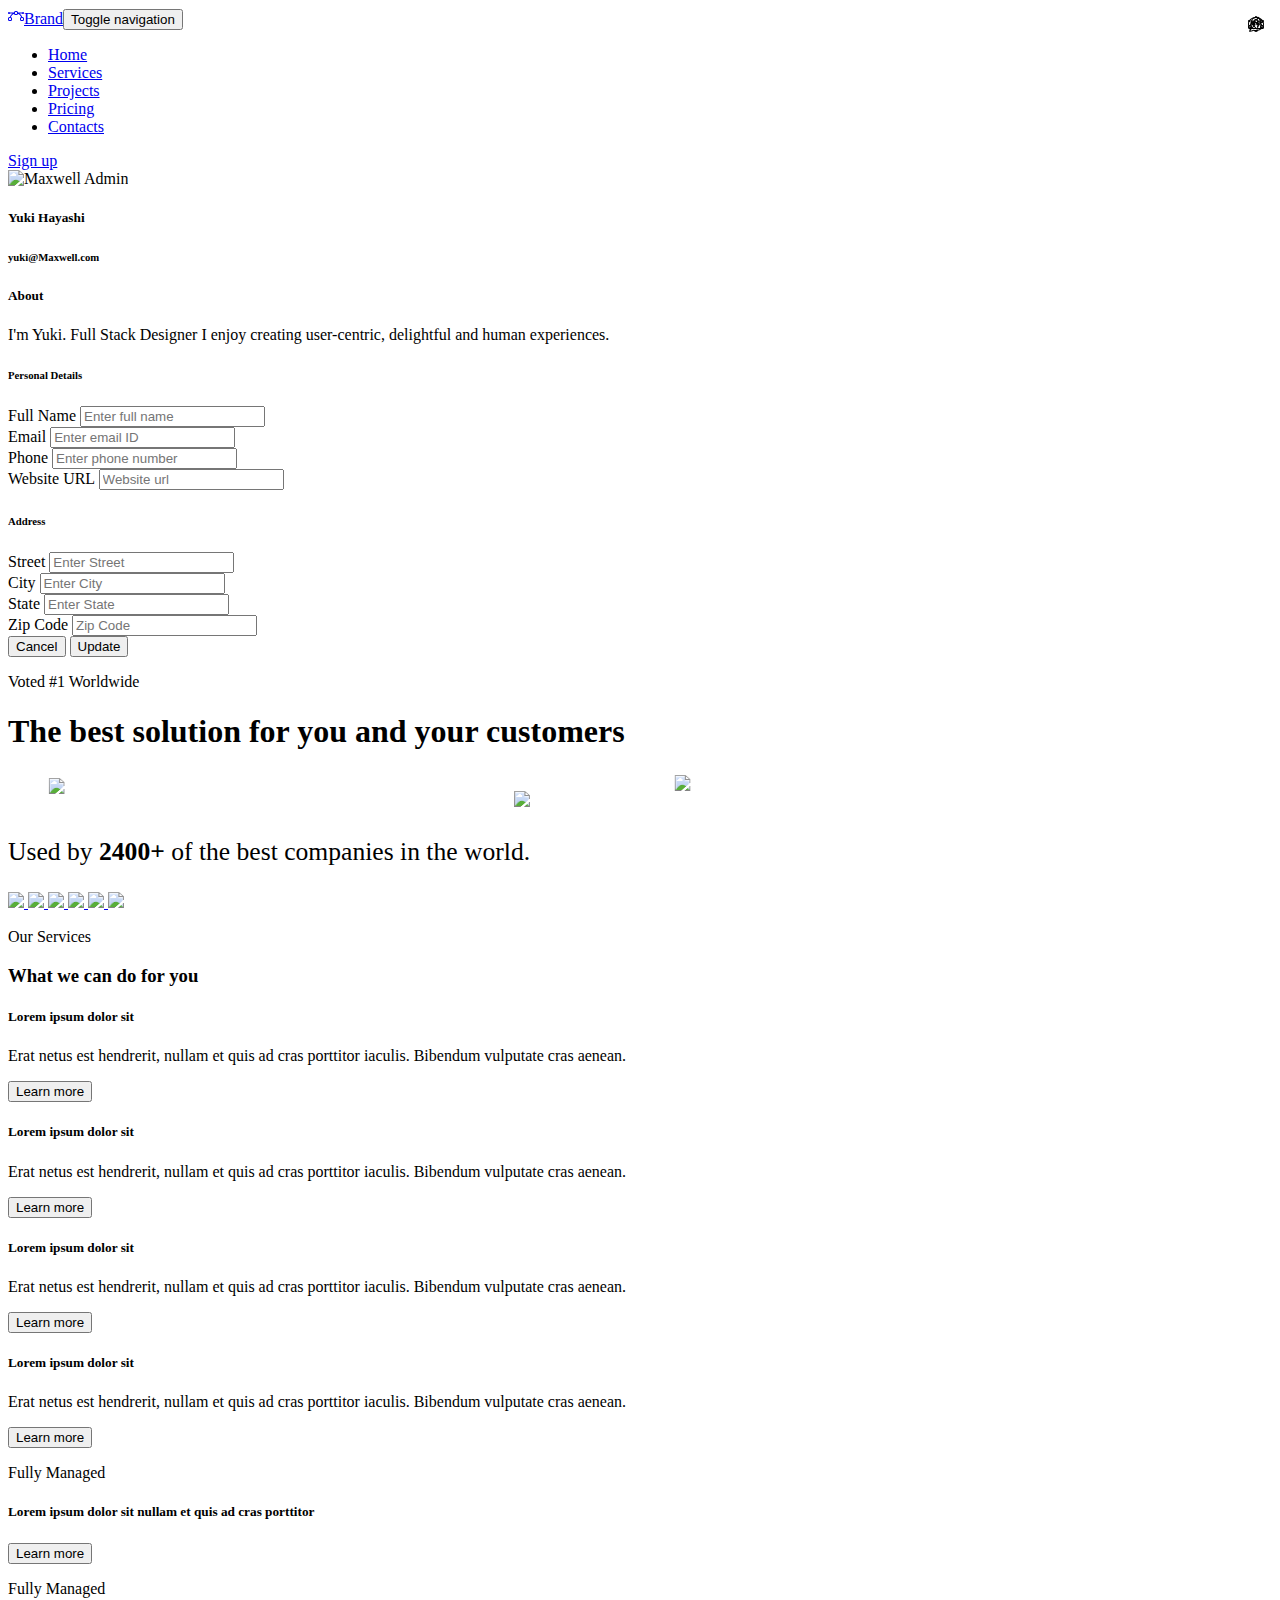
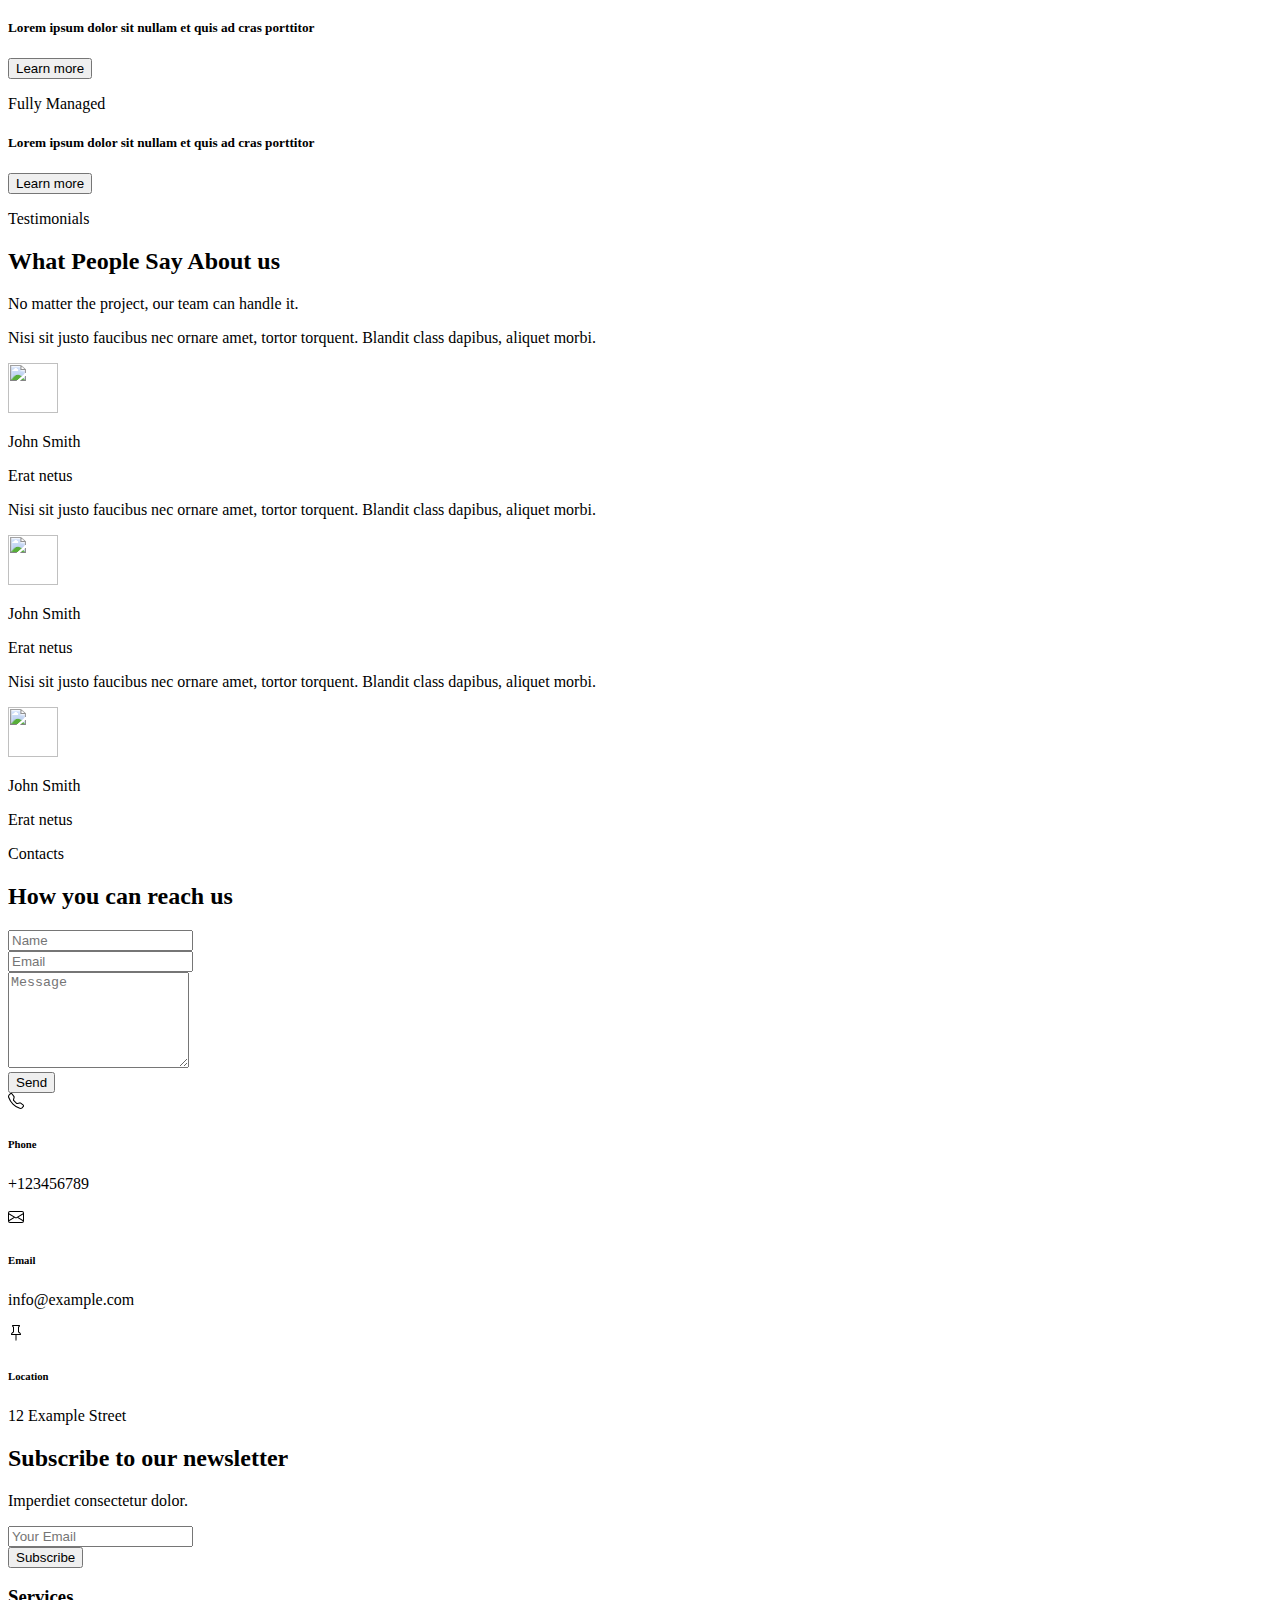
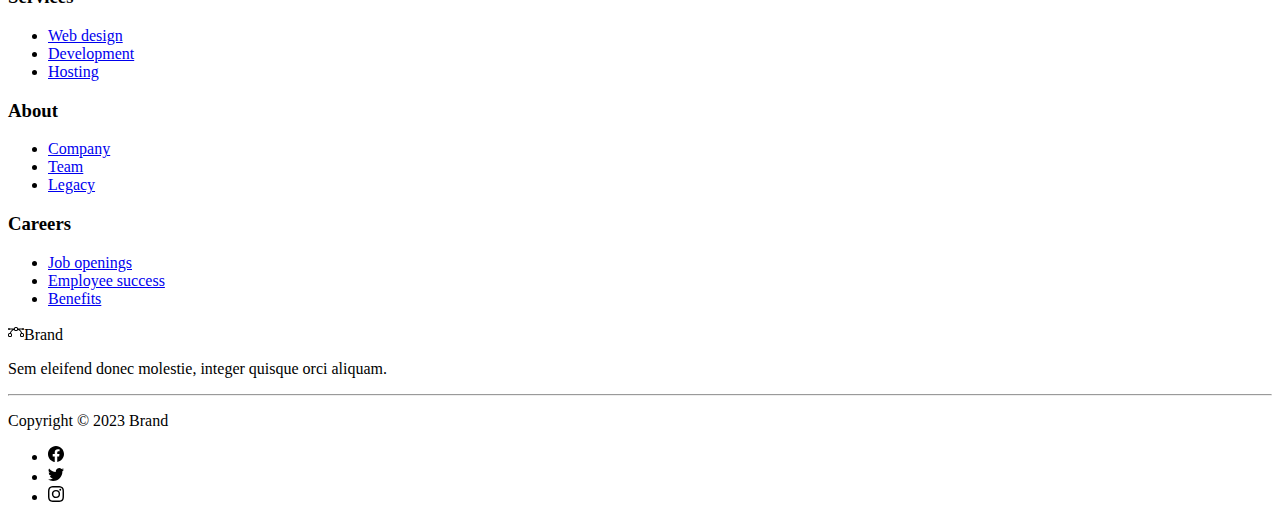
==== index.html @ f45ee5c6 "Add files via upload" ====
<!DOCTYPE html>
<html lang="en">

<head>
    <meta charset="utf-8">
    <meta name="viewport" content="width=device-width, initial-scale=1.0, shrink-to-fit=no">
    <title>Home - Brand</title>
    <link rel="stylesheet" href="assets/bootstrap/css/bootstrap.min.css">
    <link rel="stylesheet" href="assets/css/Inter.css">
    <link rel="stylesheet" href="assets/css/Account-setting-or-edit-profile.css">
</head>

<body style="/*background: url(&quot;design.jpg&quot;);*/background-position: 0 -60px;">
    <nav class="navbar navbar-light navbar-expand-md sticky-top navbar-shrink py-3" id="mainNav">
        <div class="container"><a class="navbar-brand d-flex align-items-center" href="/"><span class="bs-icon-sm bs-icon-circle bs-icon-primary shadow d-flex justify-content-center align-items-center me-2 bs-icon"><svg xmlns="http://www.w3.org/2000/svg" width="1em" height="1em" fill="currentColor" viewBox="0 0 16 16" class="bi bi-bezier">
                        <path fill-rule="evenodd" d="M0 10.5A1.5 1.5 0 0 1 1.5 9h1A1.5 1.5 0 0 1 4 10.5v1A1.5 1.5 0 0 1 2.5 13h-1A1.5 1.5 0 0 1 0 11.5v-1zm1.5-.5a.5.5 0 0 0-.5.5v1a.5.5 0 0 0 .5.5h1a.5.5 0 0 0 .5-.5v-1a.5.5 0 0 0-.5-.5h-1zm10.5.5A1.5 1.5 0 0 1 13.5 9h1a1.5 1.5 0 0 1 1.5 1.5v1a1.5 1.5 0 0 1-1.5 1.5h-1a1.5 1.5 0 0 1-1.5-1.5v-1zm1.5-.5a.5.5 0 0 0-.5.5v1a.5.5 0 0 0 .5.5h1a.5.5 0 0 0 .5-.5v-1a.5.5 0 0 0-.5-.5h-1zM6 4.5A1.5 1.5 0 0 1 7.5 3h1A1.5 1.5 0 0 1 10 4.5v1A1.5 1.5 0 0 1 8.5 7h-1A1.5 1.5 0 0 1 6 5.5v-1zM7.5 4a.5.5 0 0 0-.5.5v1a.5.5 0 0 0 .5.5h1a.5.5 0 0 0 .5-.5v-1a.5.5 0 0 0-.5-.5h-1z"></path>
                        <path d="M6 4.5H1.866a1 1 0 1 0 0 1h2.668A6.517 6.517 0 0 0 1.814 9H2.5c.123 0 .244.015.358.043a5.517 5.517 0 0 1 3.185-3.185A1.503 1.503 0 0 1 6 5.5v-1zm3.957 1.358A1.5 1.5 0 0 0 10 5.5v-1h4.134a1 1 0 1 1 0 1h-2.668a6.517 6.517 0 0 1 2.72 3.5H13.5c-.123 0-.243.015-.358.043a5.517 5.517 0 0 0-3.185-3.185z"></path>
                    </svg></span><span>Brand</span></a><button data-bs-toggle="collapse" class="navbar-toggler" data-bs-target="#navcol-1"><span class="visually-hidden">Toggle navigation</span><span class="navbar-toggler-icon"></span></button>
            <div class="collapse navbar-collapse" id="navcol-1">
                <ul class="navbar-nav mx-auto">
                    <li class="nav-item"><a class="nav-link active" href="index.html">Home</a></li>
                    <li class="nav-item"><a class="nav-link" href="services.html">Services</a></li>
                    <li class="nav-item"><a class="nav-link" href="projects.html">Projects</a></li>
                    <li class="nav-item"><a class="nav-link" href="pricing.html">Pricing</a></li>
                    <li class="nav-item"><a class="nav-link" href="contacts.html">Contacts</a></li>
                </ul><a class="btn btn-primary shadow" role="button" href="signup.html">Sign up</a>
            </div>
        </div>
    </nav><div class="container">
    <div class="row gutters">
    <div class="col-xl-3 col-lg-3 col-md-12 col-sm-12 col-12">
    <div class="card h-100">
        <div class="card-body">
            <div class="account-settings">
                <div class="user-profile">
                    <div class="user-avatar">
                        <img src="https://bootdey.com/img/Content/avatar/avatar7.png" alt="Maxwell Admin">
                    </div>
                    <h5 class="user-name">Yuki Hayashi</h5>
                    <h6 class="user-email">yuki@Maxwell.com</h6>
                </div>
                <div class="about">
                    <h5>About</h5>
                    <p>I'm Yuki. Full Stack Designer I enjoy creating user-centric, delightful and human experiences.</p>
                </div>
            </div>
        </div>
    </div>
    </div>
    <div class="col-xl-9 col-lg-9 col-md-12 col-sm-12 col-12">
    <div class="card h-100">
        <div class="card-body">
            <div class="row gutters">
                <div class="col-xl-12 col-lg-12 col-md-12 col-sm-12 col-12">
                    <h6 class="mb-2 text-primary">Personal Details</h6>
                </div>
                <div class="col-xl-6 col-lg-6 col-md-6 col-sm-6 col-12">
                    <div class="form-group">
                        <label for="fullName">Full Name</label>
                        <input type="text" class="form-control" id="fullName" placeholder="Enter full name">
                    </div>
                </div>
                <div class="col-xl-6 col-lg-6 col-md-6 col-sm-6 col-12">
                    <div class="form-group">
                        <label for="eMail">Email</label>
                        <input type="email" class="form-control" id="eMail" placeholder="Enter email ID">
                    </div>
                </div>
                <div class="col-xl-6 col-lg-6 col-md-6 col-sm-6 col-12">
                    <div class="form-group">
                        <label for="phone">Phone</label>
                        <input type="text" class="form-control" id="phone" placeholder="Enter phone number">
                    </div>
                </div>
                <div class="col-xl-6 col-lg-6 col-md-6 col-sm-6 col-12">
                    <div class="form-group">
                        <label for="website">Website URL</label>
                        <input type="url" class="form-control" id="website" placeholder="Website url">
                    </div>
                </div>
            </div>
            <div class="row gutters">
                <div class="col-xl-12 col-lg-12 col-md-12 col-sm-12 col-12">
                    <h6 class="mt-3 mb-2 text-primary">Address</h6>
                </div>
                <div class="col-xl-6 col-lg-6 col-md-6 col-sm-6 col-12">
                    <div class="form-group">
                        <label for="Street">Street</label>
                        <input type="name" class="form-control" id="Street" placeholder="Enter Street">
                    </div>
                </div>
                <div class="col-xl-6 col-lg-6 col-md-6 col-sm-6 col-12">
                    <div class="form-group">
                        <label for="ciTy">City</label>
                        <input type="name" class="form-control" id="ciTy" placeholder="Enter City">
                    </div>
                </div>
                <div class="col-xl-6 col-lg-6 col-md-6 col-sm-6 col-12">
                    <div class="form-group">
                        <label for="sTate">State</label>
                        <input type="text" class="form-control" id="sTate" placeholder="Enter State">
                    </div>
                </div>
                <div class="col-xl-6 col-lg-6 col-md-6 col-sm-6 col-12">
                    <div class="form-group">
                        <label for="zIp">Zip Code</label>
                        <input type="text" class="form-control" id="zIp" placeholder="Zip Code">
                    </div>
                </div>
            </div>
            <div class="row gutters">
                <div class="col-xl-12 col-lg-12 col-md-12 col-sm-12 col-12">
                    <div class="text-right">
                        <button type="button" id="submit" name="submit" class="btn btn-secondary">Cancel</button>
                        <button type="button" id="submit" name="submit" class="btn btn-primary">Update</button>
                    </div>
                </div>
            </div>
        </div>
    </div>
    </div>
    </div>
    </div>
    <header class="bg-primary-gradient">
        <div class="container pt-4 pt-xl-5">
            <div class="row pt-5">
                <div class="col-md-8 col-xl-6 text-center text-md-start mx-auto">
                    <div class="text-center">
                        <p class="fw-bold text-success mb-2">Voted #1 Worldwide</p>
                        <h1 class="fw-bold">The best solution for you and your customers</h1>
                    </div>
                </div>
                <div class="col-12 col-lg-10 mx-auto">
                    <div class="position-relative" style="display: flex;flex-wrap: wrap;justify-content: flex-end;">
                        <div style="position: relative;flex: 0 0 45%;transform: translate3d(-15%, 35%, 0);"><img class="img-fluid" data-bss-parallax="" data-bss-parallax-speed="0.8" src="assets/img/products/3.jpg"></div>
                        <div style="position: relative;flex: 0 0 45%;transform: translate3d(-5%, 20%, 0);"><img class="img-fluid" data-bss-parallax="" data-bss-parallax-speed="0.4" src="assets/img/products/2.jpg"></div>
                        <div style="position: relative;flex: 0 0 60%;transform: translate3d(0, 0%, 0);"><img class="img-fluid" data-bss-parallax="" data-bss-parallax-speed="0.25" src="assets/img/products/1.jpg"></div>
                    </div>
                </div>
            </div>
        </div>
    </header>
    <section class="py-5">
        <div class="container text-center py-5">
            <p class="mb-4" style="font-size: 1.6rem;">Used by <span class="bg-success-light p-1"><strong>2400+</strong></span>&nbsp;of the best companies in the world.</p><a href="#"> <img class="m-3" src="assets/img/brands/instacart.png"></a><a href="#"> <img class="m-3" src="assets/img/brands/kickstarter.png"></a><a href="#"> <img class="m-3" src="assets/img/brands/lyft.png"></a><a href="#"> <img class="m-3" src="assets/img/brands/shopify.png"></a><a href="#"> <img class="m-3" src="assets/img/brands/pinterest.png"></a><a href="#"> <img class="m-3" src="assets/img/brands/twitter.png"></a>
        </div>
    </section>
    <section>
        <div class="container bg-primary-gradient py-5">
            <div class="row">
                <div class="col-md-8 col-xl-6 text-center mx-auto">
                    <p class="fw-bold text-success mb-2">Our Services</p>
                    <h3 class="fw-bold">What we can do for you</h3>
                </div>
            </div>
            <div class="py-5 p-lg-5">
                <div class="row row-cols-1 row-cols-md-2 mx-auto" style="max-width: 900px;">
                    <div class="col mb-5">
                        <div class="card shadow-sm">
                            <div class="card-body px-4 py-5 px-md-5">
                                <div class="bs-icon-lg d-flex justify-content-center align-items-center mb-3 bs-icon" style="top: 1rem;right: 1rem;position: absolute;"><svg xmlns="http://www.w3.org/2000/svg" width="1em" height="1em" fill="currentColor" viewBox="0 0 16 16" class="bi bi-bell">
                                        <path d="M8 16a2 2 0 0 0 2-2H6a2 2 0 0 0 2 2zM8 1.918l-.797.161A4.002 4.002 0 0 0 4 6c0 .628-.134 2.197-.459 3.742-.16.767-.376 1.566-.663 2.258h10.244c-.287-.692-.502-1.49-.663-2.258C12.134 8.197 12 6.628 12 6a4.002 4.002 0 0 0-3.203-3.92L8 1.917zM14.22 12c.223.447.481.801.78 1H1c.299-.199.557-.553.78-1C2.68 10.2 3 6.88 3 6c0-2.42 1.72-4.44 4.005-4.901a1 1 0 1 1 1.99 0A5.002 5.002 0 0 1 13 6c0 .88.32 4.2 1.22 6z"></path>
                                    </svg></div>
                                <h5 class="fw-bold card-title">Lorem ipsum dolor sit&nbsp;</h5>
                                <p class="text-muted card-text mb-4">Erat netus est hendrerit, nullam et quis ad cras porttitor iaculis. Bibendum vulputate cras aenean.</p><button class="btn btn-primary shadow" type="button">Learn more</button>
                            </div>
                        </div>
                    </div>
                    <div class="col mb-5">
                        <div class="card shadow-sm">
                            <div class="card-body px-4 py-5 px-md-5">
                                <div class="bs-icon-lg d-flex justify-content-center align-items-center mb-3 bs-icon" style="top: 1rem;right: 1rem;position: absolute;"><svg xmlns="http://www.w3.org/2000/svg" width="1em" height="1em" fill="currentColor" viewBox="0 0 16 16" class="bi bi-bezier">
                                        <path fill-rule="evenodd" d="M0 10.5A1.5 1.5 0 0 1 1.5 9h1A1.5 1.5 0 0 1 4 10.5v1A1.5 1.5 0 0 1 2.5 13h-1A1.5 1.5 0 0 1 0 11.5v-1zm1.5-.5a.5.5 0 0 0-.5.5v1a.5.5 0 0 0 .5.5h1a.5.5 0 0 0 .5-.5v-1a.5.5 0 0 0-.5-.5h-1zm10.5.5A1.5 1.5 0 0 1 13.5 9h1a1.5 1.5 0 0 1 1.5 1.5v1a1.5 1.5 0 0 1-1.5 1.5h-1a1.5 1.5 0 0 1-1.5-1.5v-1zm1.5-.5a.5.5 0 0 0-.5.5v1a.5.5 0 0 0 .5.5h1a.5.5 0 0 0 .5-.5v-1a.5.5 0 0 0-.5-.5h-1zM6 4.5A1.5 1.5 0 0 1 7.5 3h1A1.5 1.5 0 0 1 10 4.5v1A1.5 1.5 0 0 1 8.5 7h-1A1.5 1.5 0 0 1 6 5.5v-1zM7.5 4a.5.5 0 0 0-.5.5v1a.5.5 0 0 0 .5.5h1a.5.5 0 0 0 .5-.5v-1a.5.5 0 0 0-.5-.5h-1z"></path>
                                        <path d="M6 4.5H1.866a1 1 0 1 0 0 1h2.668A6.517 6.517 0 0 0 1.814 9H2.5c.123 0 .244.015.358.043a5.517 5.517 0 0 1 3.185-3.185A1.503 1.503 0 0 1 6 5.5v-1zm3.957 1.358A1.5 1.5 0 0 0 10 5.5v-1h4.134a1 1 0 1 1 0 1h-2.668a6.517 6.517 0 0 1 2.72 3.5H13.5c-.123 0-.243.015-.358.043a5.517 5.517 0 0 0-3.185-3.185z"></path>
                                    </svg></div>
                                <h5 class="fw-bold card-title">Lorem ipsum dolor sit&nbsp;</h5>
                                <p class="text-muted card-text mb-4">Erat netus est hendrerit, nullam et quis ad cras porttitor iaculis. Bibendum vulputate cras aenean.</p><button class="btn btn-primary shadow" type="button">Learn more</button>
                            </div>
                        </div>
                    </div>
                    <div class="col mb-4">
                        <div class="card shadow-sm">
                            <div class="card-body px-4 py-5 px-md-5">
                                <div class="bs-icon-lg d-flex justify-content-center align-items-center mb-3 bs-icon" style="top: 1rem;right: 1rem;position: absolute;"><svg xmlns="http://www.w3.org/2000/svg" width="1em" height="1em" fill="currentColor" viewBox="0 0 16 16" class="bi bi-pin-angle">
                                        <path d="M9.828.722a.5.5 0 0 1 .354.146l4.95 4.95a.5.5 0 0 1 0 .707c-.48.48-1.072.588-1.503.588-.177 0-.335-.018-.46-.039l-3.134 3.134a5.927 5.927 0 0 1 .16 1.013c.046.702-.032 1.687-.72 2.375a.5.5 0 0 1-.707 0l-2.829-2.828-3.182 3.182c-.195.195-1.219.902-1.414.707-.195-.195.512-1.22.707-1.414l3.182-3.182-2.828-2.829a.5.5 0 0 1 0-.707c.688-.688 1.673-.767 2.375-.72a5.922 5.922 0 0 1 1.013.16l3.134-3.133a2.772 2.772 0 0 1-.04-.461c0-.43.108-1.022.589-1.503a.5.5 0 0 1 .353-.146zm.122 2.112v-.002.002zm0-.002v.002a.5.5 0 0 1-.122.51L6.293 6.878a.5.5 0 0 1-.511.12H5.78l-.014-.004a4.507 4.507 0 0 0-.288-.076 4.922 4.922 0 0 0-.765-.116c-.422-.028-.836.008-1.175.15l5.51 5.509c.141-.34.177-.753.149-1.175a4.924 4.924 0 0 0-.192-1.054l-.004-.013v-.001a.5.5 0 0 1 .12-.512l3.536-3.535a.5.5 0 0 1 .532-.115l.096.022c.087.017.208.034.344.034.114 0 .23-.011.343-.04L9.927 2.028c-.029.113-.04.23-.04.343a1.779 1.779 0 0 0 .062.46z"></path>
                                    </svg></div>
                                <h5 class="fw-bold card-title">Lorem ipsum dolor sit&nbsp;</h5>
                                <p class="text-muted card-text mb-4">Erat netus est hendrerit, nullam et quis ad cras porttitor iaculis. Bibendum vulputate cras aenean.</p><button class="btn btn-primary shadow" type="button">Learn more</button>
                            </div>
                        </div>
                    </div>
                    <div class="col mb-4">
                        <div class="card shadow-sm">
                            <div class="card-body px-4 py-5 px-md-5">
                                <div class="bs-icon-lg d-flex justify-content-center align-items-center mb-3 bs-icon" style="top: 1rem;right: 1rem;position: absolute;"><svg xmlns="http://www.w3.org/2000/svg" width="1em" height="1em" fill="currentColor" viewBox="0 0 16 16" class="bi bi-chat-quote">
                                        <path d="M2.678 11.894a1 1 0 0 1 .287.801 10.97 10.97 0 0 1-.398 2c1.395-.323 2.247-.697 2.634-.893a1 1 0 0 1 .71-.074A8.06 8.06 0 0 0 8 14c3.996 0 7-2.807 7-6 0-3.192-3.004-6-7-6S1 4.808 1 8c0 1.468.617 2.83 1.678 3.894zm-.493 3.905a21.682 21.682 0 0 1-.713.129c-.2.032-.352-.176-.273-.362a9.68 9.68 0 0 0 .244-.637l.003-.01c.248-.72.45-1.548.524-2.319C.743 11.37 0 9.76 0 8c0-3.866 3.582-7 8-7s8 3.134 8 7-3.582 7-8 7a9.06 9.06 0 0 1-2.347-.306c-.52.263-1.639.742-3.468 1.105z"></path>
                                        <path d="M7.066 6.76A1.665 1.665 0 0 0 4 7.668a1.667 1.667 0 0 0 2.561 1.406c-.131.389-.375.804-.777 1.22a.417.417 0 0 0 .6.58c1.486-1.54 1.293-3.214.682-4.112zm4 0A1.665 1.665 0 0 0 8 7.668a1.667 1.667 0 0 0 2.561 1.406c-.131.389-.375.804-.777 1.22a.417.417 0 0 0 .6.58c1.486-1.54 1.293-3.214.682-4.112z"></path>
                                    </svg></div>
                                <h5 class="fw-bold card-title">Lorem ipsum dolor sit&nbsp;</h5>
                                <p class="text-muted card-text mb-4">Erat netus est hendrerit, nullam et quis ad cras porttitor iaculis. Bibendum vulputate cras aenean.</p><button class="btn btn-primary shadow" type="button">Learn more</button>
                            </div>
                        </div>
                    </div>
                </div>
            </div>
        </div>
    </section>
    <section>
        <div class="container py-5">
            <div class="mx-auto" style="max-width: 900px;">
                <div class="row row-cols-1 row-cols-md-2 d-flex justify-content-center">
                    <div class="col mb-4">
                        <div class="card bg-primary-light">
                            <div class="card-body text-center px-4 py-5 px-md-5">
                                <p class="fw-bold text-primary card-text mb-2">Fully Managed</p>
                                <h5 class="fw-bold card-title mb-3">Lorem ipsum dolor sit&nbsp;nullam et quis ad cras porttitor</h5><button class="btn btn-primary btn-sm" type="button">Learn more</button>
                            </div>
                        </div>
                    </div>
                    <div class="col mb-4">
                        <div class="card bg-secondary-light">
                            <div class="card-body text-center px-4 py-5 px-md-5">
                                <p class="fw-bold text-secondary card-text mb-2">Fully Managed</p>
                                <h5 class="fw-bold card-title mb-3">Lorem ipsum dolor sit&nbsp;nullam et quis ad cras porttitor</h5><button class="btn btn-secondary btn-sm" type="button">Learn more</button>
                            </div>
                        </div>
                    </div>
                    <div class="col mb-4">
                        <div class="card bg-info-light">
                            <div class="card-body text-center px-4 py-5 px-md-5">
                                <p class="fw-bold text-info card-text mb-2">Fully Managed</p>
                                <h5 class="fw-bold card-title mb-3">Lorem ipsum dolor sit&nbsp;nullam et quis ad cras porttitor</h5><button class="btn btn-info btn-sm" type="button">Learn more</button>
                            </div>
                        </div>
                    </div>
                </div>
            </div>
        </div>
    </section>
    <section class="py-5 mt-5">
        <div class="container py-5">
            <div class="row mb-5">
                <div class="col-md-8 col-xl-6 text-center mx-auto">
                    <p class="fw-bold text-success mb-2">Testimonials</p>
                    <h2 class="fw-bold"><strong>What People Say About us</strong></h2>
                    <p class="text-muted w-lg-50">No matter the project, our team can handle it.&nbsp;</p>
                </div>
            </div>
            <div class="row row-cols-1 row-cols-sm-2 row-cols-lg-3 d-sm-flex justify-content-sm-center">
                <div class="col mb-4">
                    <div class="d-flex flex-column align-items-center align-items-sm-start">
                        <p class="bg-light border rounded border-light p-4">Nisi sit justo faucibus nec ornare amet, tortor torquent. Blandit class dapibus, aliquet morbi.</p>
                        <div class="d-flex"><img class="rounded-circle flex-shrink-0 me-3 fit-cover" width="50" height="50" src="assets/img/team/avatar2.jpg">
                            <div>
                                <p class="fw-bold text-primary mb-0">John Smith</p>
                                <p class="text-muted mb-0">Erat netus</p>
                            </div>
                        </div>
                    </div>
                </div>
                <div class="col mb-4">
                    <div class="d-flex flex-column align-items-center align-items-sm-start">
                        <p class="bg-light border rounded border-light p-4">Nisi sit justo faucibus nec ornare amet, tortor torquent. Blandit class dapibus, aliquet morbi.</p>
                        <div class="d-flex"><img class="rounded-circle flex-shrink-0 me-3 fit-cover" width="50" height="50" src="assets/img/team/avatar4.jpg">
                            <div>
                                <p class="fw-bold text-primary mb-0">John Smith</p>
                                <p class="text-muted mb-0">Erat netus</p>
                            </div>
                        </div>
                    </div>
                </div>
                <div class="col mb-4">
                    <div class="d-flex flex-column align-items-center align-items-sm-start">
                        <p class="bg-light border rounded border-light p-4">Nisi sit justo faucibus nec ornare amet, tortor torquent. Blandit class dapibus, aliquet morbi.</p>
                        <div class="d-flex"><img class="rounded-circle flex-shrink-0 me-3 fit-cover" width="50" height="50" src="assets/img/team/avatar5.jpg">
                            <div>
                                <p class="fw-bold text-primary mb-0">John Smith</p>
                                <p class="text-muted mb-0">Erat netus</p>
                            </div>
                        </div>
                    </div>
                </div>
            </div>
        </div>
    </section>
    <section class="py-5">
        <div class="container">
            <div class="row mb-5">
                <div class="col-md-8 col-xl-6 text-center mx-auto">
                    <p class="fw-bold text-success mb-2">Contacts</p>
                    <h2 class="fw-bold">How you can reach us</h2>
                </div>
            </div>
            <div class="row d-flex justify-content-center">
                <div class="col-md-6 col-xl-4">
                    <div>
                        <form class="p-3 p-xl-4" method="post">
                            <div class="mb-3"><input class="form-control" type="text" id="name-1" name="name" placeholder="Name"></div>
                            <div class="mb-3"><input class="form-control" type="email" id="email-1" name="email" placeholder="Email"></div>
                            <div class="mb-3"><textarea class="form-control" id="message-1" name="message" rows="6" placeholder="Message"></textarea></div>
                            <div><button class="btn btn-primary shadow d-block w-100" type="submit">Send </button></div>
                        </form>
                    </div>
                </div>
                <div class="col-md-4 col-xl-4 d-flex justify-content-center justify-content-xl-start">
                    <div class="d-flex flex-wrap flex-md-column justify-content-md-start align-items-md-start h-100">
                        <div class="d-flex align-items-center p-3">
                            <div class="bs-icon-md bs-icon-circle bs-icon-primary shadow d-flex flex-shrink-0 justify-content-center align-items-center d-inline-block bs-icon bs-icon-md"><svg xmlns="http://www.w3.org/2000/svg" width="1em" height="1em" fill="currentColor" viewBox="0 0 16 16" class="bi bi-telephone">
                                    <path d="M3.654 1.328a.678.678 0 0 0-1.015-.063L1.605 2.3c-.483.484-.661 1.169-.45 1.77a17.568 17.568 0 0 0 4.168 6.608 17.569 17.569 0 0 0 6.608 4.168c.601.211 1.286.033 1.77-.45l1.034-1.034a.678.678 0 0 0-.063-1.015l-2.307-1.794a.678.678 0 0 0-.58-.122l-2.19.547a1.745 1.745 0 0 1-1.657-.459L5.482 8.062a1.745 1.745 0 0 1-.46-1.657l.548-2.19a.678.678 0 0 0-.122-.58L3.654 1.328zM1.884.511a1.745 1.745 0 0 1 2.612.163L6.29 2.98c.329.423.445.974.315 1.494l-.547 2.19a.678.678 0 0 0 .178.643l2.457 2.457a.678.678 0 0 0 .644.178l2.189-.547a1.745 1.745 0 0 1 1.494.315l2.306 1.794c.829.645.905 1.87.163 2.611l-1.034 1.034c-.74.74-1.846 1.065-2.877.702a18.634 18.634 0 0 1-7.01-4.42 18.634 18.634 0 0 1-4.42-7.009c-.362-1.03-.037-2.137.703-2.877L1.885.511z"></path>
                                </svg></div>
                            <div class="px-2">
                                <h6 class="fw-bold mb-0">Phone</h6>
                                <p class="text-muted mb-0">+123456789</p>
                            </div>
                        </div>
                        <div class="d-flex align-items-center p-3">
                            <div class="bs-icon-md bs-icon-circle bs-icon-primary shadow d-flex flex-shrink-0 justify-content-center align-items-center d-inline-block bs-icon bs-icon-md"><svg xmlns="http://www.w3.org/2000/svg" width="1em" height="1em" fill="currentColor" viewBox="0 0 16 16" class="bi bi-envelope">
                                    <path fill-rule="evenodd" d="M0 4a2 2 0 0 1 2-2h12a2 2 0 0 1 2 2v8a2 2 0 0 1-2 2H2a2 2 0 0 1-2-2V4Zm2-1a1 1 0 0 0-1 1v.217l7 4.2 7-4.2V4a1 1 0 0 0-1-1H2Zm13 2.383-4.708 2.825L15 11.105V5.383Zm-.034 6.876-5.64-3.471L8 9.583l-1.326-.795-5.64 3.47A1 1 0 0 0 2 13h12a1 1 0 0 0 .966-.741ZM1 11.105l4.708-2.897L1 5.383v5.722Z"></path>
                                </svg></div>
                            <div class="px-2">
                                <h6 class="fw-bold mb-0">Email</h6>
                                <p class="text-muted mb-0">info@example.com</p>
                            </div>
                        </div>
                        <div class="d-flex align-items-center p-3">
                            <div class="bs-icon-md bs-icon-circle bs-icon-primary shadow d-flex flex-shrink-0 justify-content-center align-items-center d-inline-block bs-icon bs-icon-md"><svg xmlns="http://www.w3.org/2000/svg" width="1em" height="1em" fill="currentColor" viewBox="0 0 16 16" class="bi bi-pin">
                                    <path d="M4.146.146A.5.5 0 0 1 4.5 0h7a.5.5 0 0 1 .5.5c0 .68-.342 1.174-.646 1.479-.126.125-.25.224-.354.298v4.431l.078.048c.203.127.476.314.751.555C12.36 7.775 13 8.527 13 9.5a.5.5 0 0 1-.5.5h-4v4.5c0 .276-.224 1.5-.5 1.5s-.5-1.224-.5-1.5V10h-4a.5.5 0 0 1-.5-.5c0-.973.64-1.725 1.17-2.189A5.921 5.921 0 0 1 5 6.708V2.277a2.77 2.77 0 0 1-.354-.298C4.342 1.674 4 1.179 4 .5a.5.5 0 0 1 .146-.354zm1.58 1.408-.002-.001.002.001zm-.002-.001.002.001A.5.5 0 0 1 6 2v5a.5.5 0 0 1-.276.447h-.002l-.012.007-.054.03a4.922 4.922 0 0 0-.827.58c-.318.278-.585.596-.725.936h7.792c-.14-.34-.407-.658-.725-.936a4.915 4.915 0 0 0-.881-.61l-.012-.006h-.002A.5.5 0 0 1 10 7V2a.5.5 0 0 1 .295-.458 1.775 1.775 0 0 0 .351-.271c.08-.08.155-.17.214-.271H5.14c.06.1.133.191.214.271a1.78 1.78 0 0 0 .37.282z"></path>
                                </svg></div>
                            <div class="px-2">
                                <h6 class="fw-bold mb-0">Location</h6>
                                <p class="text-muted mb-0">12 Example Street</p>
                            </div>
                        </div>
                    </div>
                </div>
            </div>
        </div>
    </section>
    <section class="py-5">
        <div class="container">
            <div class="border rounded border-white d-flex flex-column justify-content-between align-items-center flex-lg-row bg-primary-gradient p-4 p-lg-5">
                <div class="text-center text-lg-start py-3 py-lg-1">
                    <h2 class="fw-bold mb-2">Subscribe to our newsletter</h2>
                    <p class="mb-0">Imperdiet consectetur dolor.</p>
                </div>
                <form class="d-flex justify-content-center flex-wrap flex-lg-nowrap" method="post">
                    <div class="my-2"><input class="border rounded-pill shadow-sm form-control" type="email" name="email" placeholder="Your Email"></div>
                    <div class="my-2"><button class="btn btn-primary shadow ms-2" type="submit">Subscribe </button></div>
                </form>
            </div>
        </div>
    </section>
    <footer class="bg-primary-gradient">
        <div class="container py-4 py-lg-5">
            <div class="row justify-content-center">
                <div class="col-sm-4 col-md-3 text-center text-lg-start d-flex flex-column item">
                    <h3 class="fs-6 fw-bold">Services</h3>
                    <ul class="list-unstyled">
                        <li><a href="#">Web design</a></li>
                        <li><a href="#">Development</a></li>
                        <li><a href="#">Hosting</a></li>
                    </ul>
                </div>
                <div class="col-sm-4 col-md-3 text-center text-lg-start d-flex flex-column item">
                    <h3 class="fs-6 fw-bold">About</h3>
                    <ul class="list-unstyled">
                        <li><a href="#">Company</a></li>
                        <li><a href="#">Team</a></li>
                        <li><a href="#">Legacy</a></li>
                    </ul>
                </div>
                <div class="col-sm-4 col-md-3 text-center text-lg-start d-flex flex-column item">
                    <h3 class="fs-6 fw-bold">Careers</h3>
                    <ul class="list-unstyled">
                        <li><a href="#">Job openings</a></li>
                        <li><a href="#">Employee success</a></li>
                        <li><a href="#">Benefits</a></li>
                    </ul>
                </div>
                <div class="col-lg-3 text-center text-lg-start d-flex flex-column align-items-center order-first align-items-lg-start order-lg-last item social">
                    <div class="fw-bold d-flex align-items-center mb-2"><span class="bs-icon-sm bs-icon-circle bs-icon-primary d-flex justify-content-center align-items-center bs-icon me-2"><svg xmlns="http://www.w3.org/2000/svg" width="1em" height="1em" fill="currentColor" viewBox="0 0 16 16" class="bi bi-bezier">
                                <path fill-rule="evenodd" d="M0 10.5A1.5 1.5 0 0 1 1.5 9h1A1.5 1.5 0 0 1 4 10.5v1A1.5 1.5 0 0 1 2.5 13h-1A1.5 1.5 0 0 1 0 11.5v-1zm1.5-.5a.5.5 0 0 0-.5.5v1a.5.5 0 0 0 .5.5h1a.5.5 0 0 0 .5-.5v-1a.5.5 0 0 0-.5-.5h-1zm10.5.5A1.5 1.5 0 0 1 13.5 9h1a1.5 1.5 0 0 1 1.5 1.5v1a1.5 1.5 0 0 1-1.5 1.5h-1a1.5 1.5 0 0 1-1.5-1.5v-1zm1.5-.5a.5.5 0 0 0-.5.5v1a.5.5 0 0 0 .5.5h1a.5.5 0 0 0 .5-.5v-1a.5.5 0 0 0-.5-.5h-1zM6 4.5A1.5 1.5 0 0 1 7.5 3h1A1.5 1.5 0 0 1 10 4.5v1A1.5 1.5 0 0 1 8.5 7h-1A1.5 1.5 0 0 1 6 5.5v-1zM7.5 4a.5.5 0 0 0-.5.5v1a.5.5 0 0 0 .5.5h1a.5.5 0 0 0 .5-.5v-1a.5.5 0 0 0-.5-.5h-1z"></path>
                                <path d="M6 4.5H1.866a1 1 0 1 0 0 1h2.668A6.517 6.517 0 0 0 1.814 9H2.5c.123 0 .244.015.358.043a5.517 5.517 0 0 1 3.185-3.185A1.503 1.503 0 0 1 6 5.5v-1zm3.957 1.358A1.5 1.5 0 0 0 10 5.5v-1h4.134a1 1 0 1 1 0 1h-2.668a6.517 6.517 0 0 1 2.72 3.5H13.5c-.123 0-.243.015-.358.043a5.517 5.517 0 0 0-3.185-3.185z"></path>
                            </svg></span><span>Brand</span></div>
                    <p class="text-muted copyright">Sem eleifend donec molestie, integer quisque orci aliquam.</p>
                </div>
            </div>
            <hr>
            <div class="text-muted d-flex justify-content-between align-items-center pt-3">
                <p class="mb-0">Copyright © 2023 Brand</p>
                <ul class="list-inline mb-0">
                    <li class="list-inline-item"><svg xmlns="http://www.w3.org/2000/svg" width="1em" height="1em" fill="currentColor" viewBox="0 0 16 16" class="bi bi-facebook">
                            <path d="M16 8.049c0-4.446-3.582-8.05-8-8.05C3.58 0-.002 3.603-.002 8.05c0 4.017 2.926 7.347 6.75 7.951v-5.625h-2.03V8.05H6.75V6.275c0-2.017 1.195-3.131 3.022-3.131.876 0 1.791.157 1.791.157v1.98h-1.009c-.993 0-1.303.621-1.303 1.258v1.51h2.218l-.354 2.326H9.25V16c3.824-.604 6.75-3.934 6.75-7.951z"></path>
                        </svg></li>
                    <li class="list-inline-item"><svg xmlns="http://www.w3.org/2000/svg" width="1em" height="1em" fill="currentColor" viewBox="0 0 16 16" class="bi bi-twitter">
                            <path d="M5.026 15c6.038 0 9.341-5.003 9.341-9.334 0-.14 0-.282-.006-.422A6.685 6.685 0 0 0 16 3.542a6.658 6.658 0 0 1-1.889.518 3.301 3.301 0 0 0 1.447-1.817 6.533 6.533 0 0 1-2.087.793A3.286 3.286 0 0 0 7.875 6.03a9.325 9.325 0 0 1-6.767-3.429 3.289 3.289 0 0 0 1.018 4.382A3.323 3.323 0 0 1 .64 6.575v.045a3.288 3.288 0 0 0 2.632 3.218 3.203 3.203 0 0 1-.865.115 3.23 3.23 0 0 1-.614-.057 3.283 3.283 0 0 0 3.067 2.277A6.588 6.588 0 0 1 .78 13.58a6.32 6.32 0 0 1-.78-.045A9.344 9.344 0 0 0 5.026 15z"></path>
                        </svg></li>
                    <li class="list-inline-item"><svg xmlns="http://www.w3.org/2000/svg" width="1em" height="1em" fill="currentColor" viewBox="0 0 16 16" class="bi bi-instagram">
                            <path d="M8 0C5.829 0 5.556.01 4.703.048 3.85.088 3.269.222 2.76.42a3.917 3.917 0 0 0-1.417.923A3.927 3.927 0 0 0 .42 2.76C.222 3.268.087 3.85.048 4.7.01 5.555 0 5.827 0 8.001c0 2.172.01 2.444.048 3.297.04.852.174 1.433.372 1.942.205.526.478.972.923 1.417.444.445.89.719 1.416.923.51.198 1.09.333 1.942.372C5.555 15.99 5.827 16 8 16s2.444-.01 3.298-.048c.851-.04 1.434-.174 1.943-.372a3.916 3.916 0 0 0 1.416-.923c.445-.445.718-.891.923-1.417.197-.509.332-1.09.372-1.942C15.99 10.445 16 10.173 16 8s-.01-2.445-.048-3.299c-.04-.851-.175-1.433-.372-1.941a3.926 3.926 0 0 0-.923-1.417A3.911 3.911 0 0 0 13.24.42c-.51-.198-1.092-.333-1.943-.372C10.443.01 10.172 0 7.998 0h.003zm-.717 1.442h.718c2.136 0 2.389.007 3.232.046.78.035 1.204.166 1.486.275.373.145.64.319.92.599.28.28.453.546.598.92.11.281.24.705.275 1.485.039.843.047 1.096.047 3.231s-.008 2.389-.047 3.232c-.035.78-.166 1.203-.275 1.485a2.47 2.47 0 0 1-.599.919c-.28.28-.546.453-.92.598-.28.11-.704.24-1.485.276-.843.038-1.096.047-3.232.047s-2.39-.009-3.233-.047c-.78-.036-1.203-.166-1.485-.276a2.478 2.478 0 0 1-.92-.598 2.48 2.48 0 0 1-.6-.92c-.109-.281-.24-.705-.275-1.485-.038-.843-.046-1.096-.046-3.233 0-2.136.008-2.388.046-3.231.036-.78.166-1.204.276-1.486.145-.373.319-.64.599-.92.28-.28.546-.453.92-.598.282-.11.705-.24 1.485-.276.738-.034 1.024-.044 2.515-.045v.002zm4.988 1.328a.96.96 0 1 0 0 1.92.96.96 0 0 0 0-1.92zm-4.27 1.122a4.109 4.109 0 1 0 0 8.217 4.109 4.109 0 0 0 0-8.217zm0 1.441a2.667 2.667 0 1 1 0 5.334 2.667 2.667 0 0 1 0-5.334z"></path>
                        </svg></li>
                </ul>
            </div>
        </div>
    </footer>
    <script src="https://cdnjs.cloudflare.com/ajax/libs/jquery/3.6.0/jquery.min.js"></script>
    <script src="https://cdn.jsdelivr.net/npm/bootstrap@5.2.0/dist/js/bootstrap.bundle.min.js"></script>
    <script src="assets/js/bold-and-bright.js"></script>
</body>

</html>
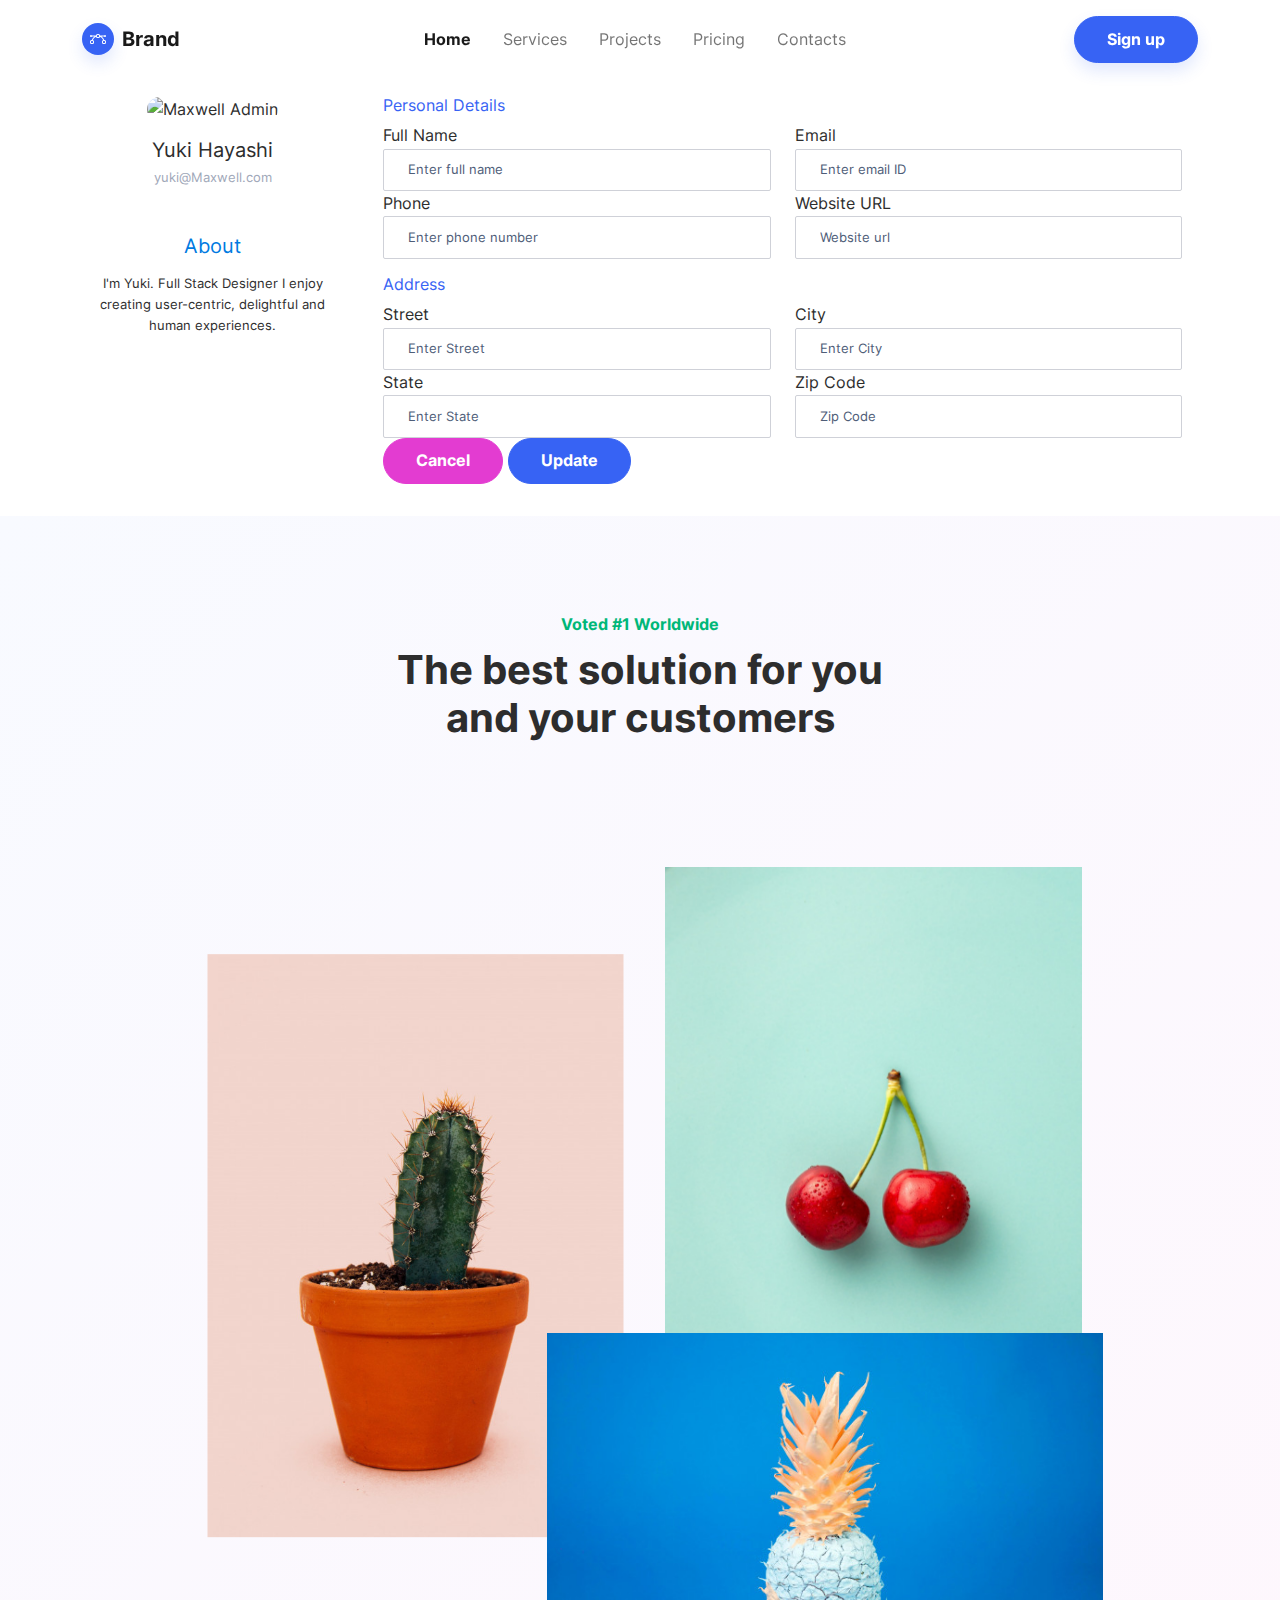
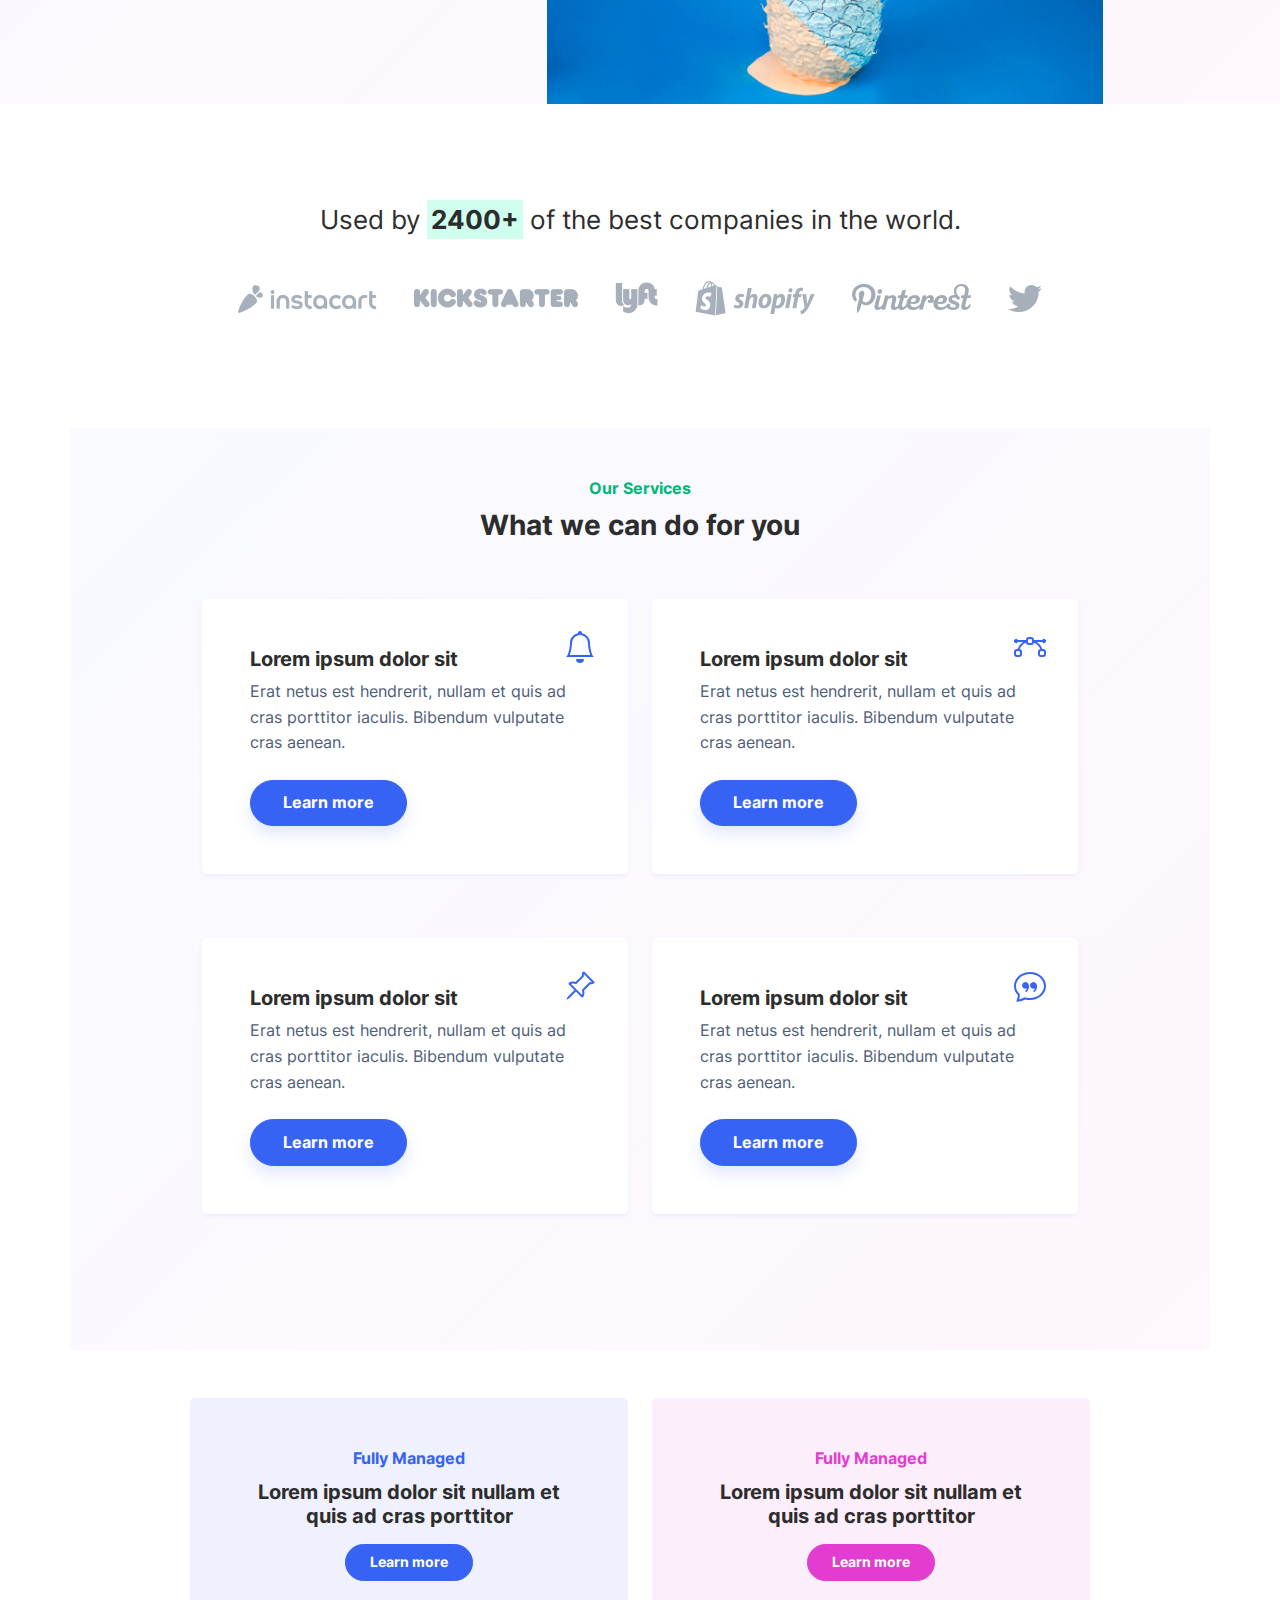
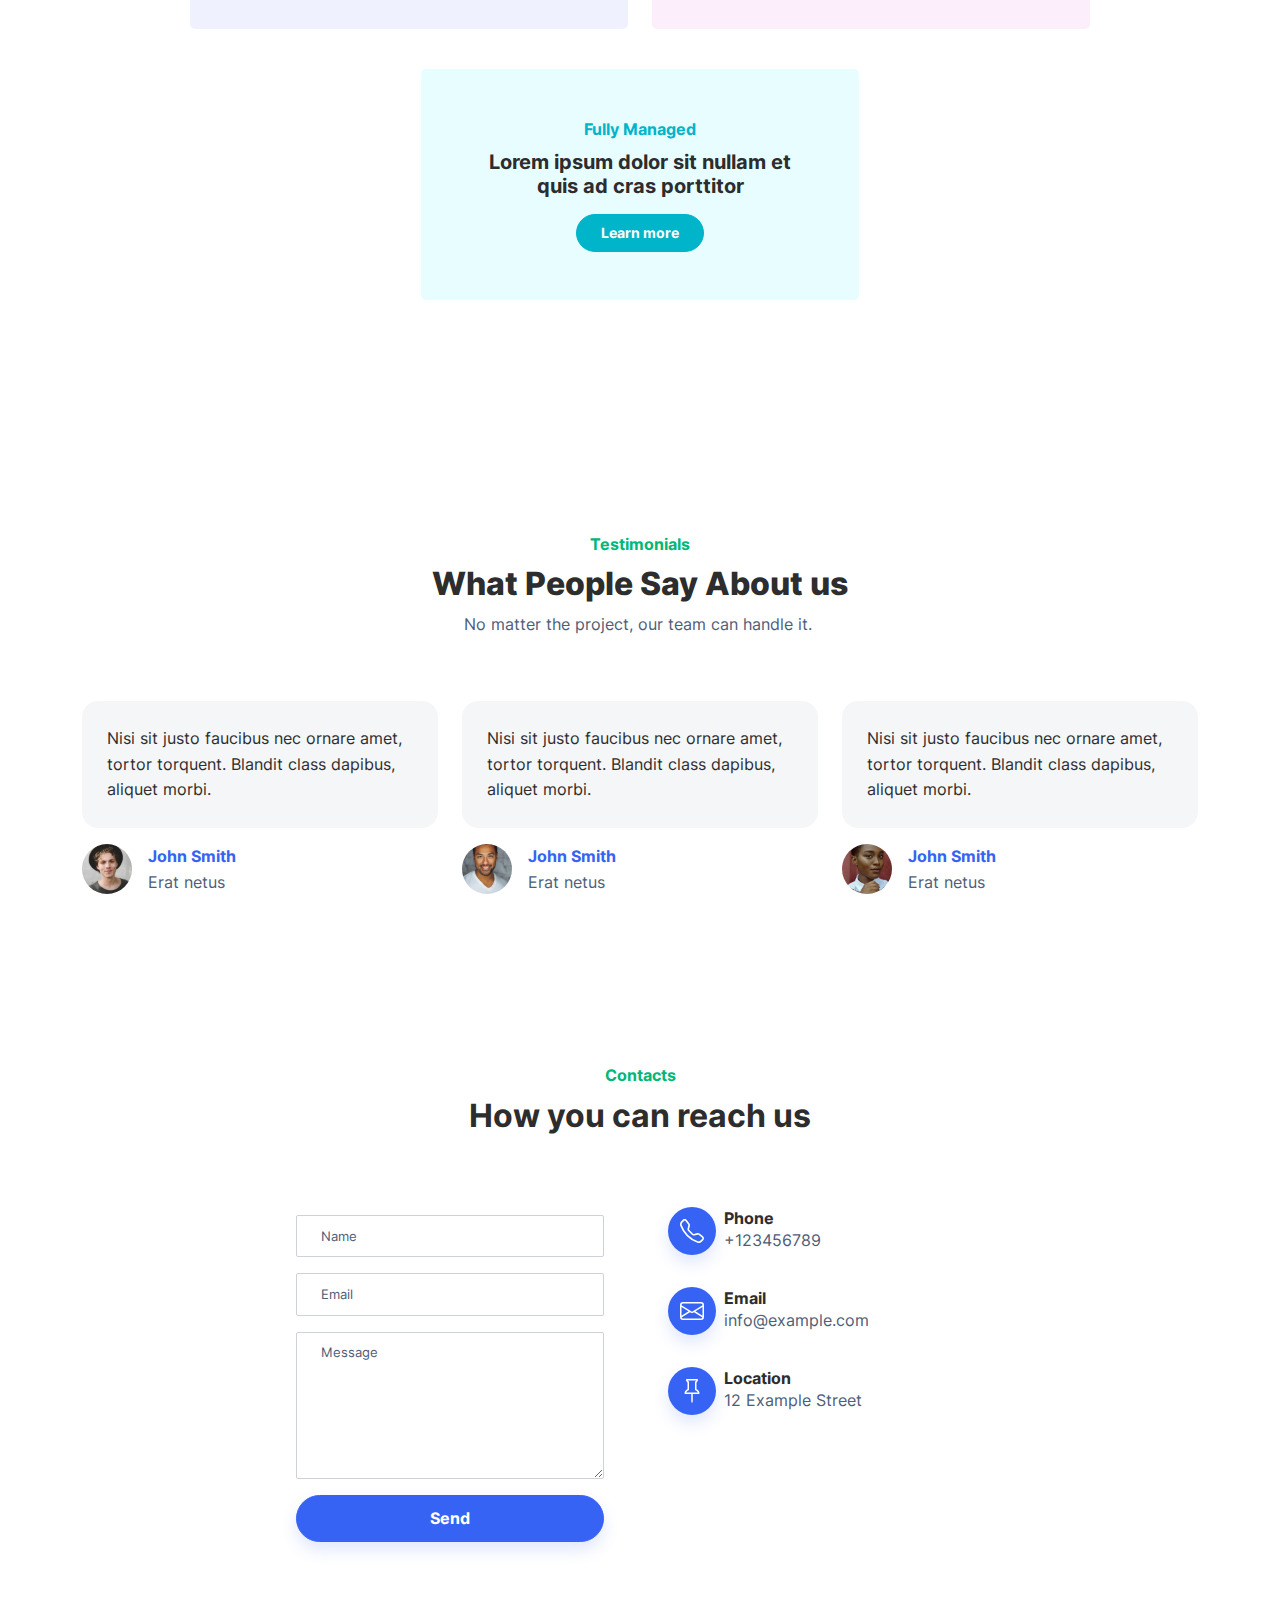
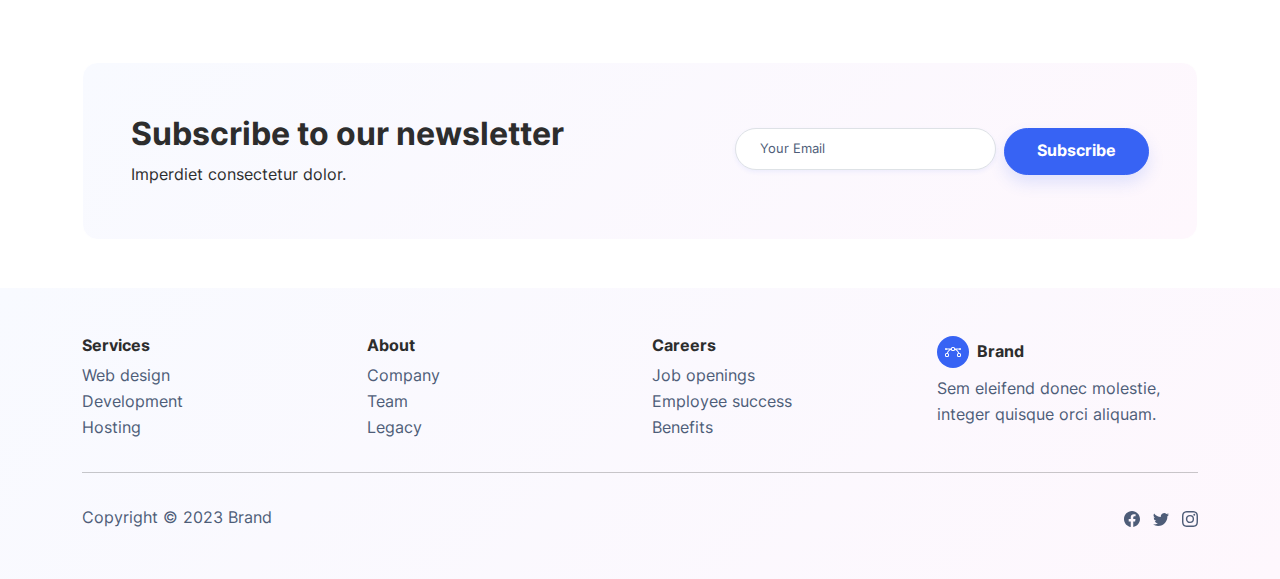
==== commit 57455a9f: "commit" ====
--- a/index.html
+++ b/index.html
@@ -26,100 +26,100 @@
                 </ul><a class="btn btn-primary shadow" role="button" href="signup.html">Sign up</a>
             </div>
         </div>
-    </nav><div class="container">
-    <div class="row gutters">
-    <div class="col-xl-3 col-lg-3 col-md-12 col-sm-12 col-12">
-    <div class="card h-100">
-        <div class="card-body">
-            <div class="account-settings">
-                <div class="user-profile">
-                    <div class="user-avatar">
-                        <img src="https://bootdey.com/img/Content/avatar/avatar7.png" alt="Maxwell Admin">
-                    </div>
-                    <h5 class="user-name">Yuki Hayashi</h5>
-                    <h6 class="user-email">yuki@Maxwell.com</h6>
-                </div>
-                <div class="about">
-                    <h5>About</h5>
-                    <p>I'm Yuki. Full Stack Designer I enjoy creating user-centric, delightful and human experiences.</p>
-                </div>
-            </div>
-        </div>
-    </div>
-    </div>
-    <div class="col-xl-9 col-lg-9 col-md-12 col-sm-12 col-12">
-    <div class="card h-100">
-        <div class="card-body">
-            <div class="row gutters">
-                <div class="col-xl-12 col-lg-12 col-md-12 col-sm-12 col-12">
-                    <h6 class="mb-2 text-primary">Personal Details</h6>
-                </div>
-                <div class="col-xl-6 col-lg-6 col-md-6 col-sm-6 col-12">
-                    <div class="form-group">
-                        <label for="fullName">Full Name</label>
-                        <input type="text" class="form-control" id="fullName" placeholder="Enter full name">
-                    </div>
-                </div>
-                <div class="col-xl-6 col-lg-6 col-md-6 col-sm-6 col-12">
-                    <div class="form-group">
-                        <label for="eMail">Email</label>
-                        <input type="email" class="form-control" id="eMail" placeholder="Enter email ID">
-                    </div>
-                </div>
-                <div class="col-xl-6 col-lg-6 col-md-6 col-sm-6 col-12">
-                    <div class="form-group">
-                        <label for="phone">Phone</label>
-                        <input type="text" class="form-control" id="phone" placeholder="Enter phone number">
-                    </div>
-                </div>
-                <div class="col-xl-6 col-lg-6 col-md-6 col-sm-6 col-12">
-                    <div class="form-group">
-                        <label for="website">Website URL</label>
-                        <input type="url" class="form-control" id="website" placeholder="Website url">
-                    </div>
-                </div>
-            </div>
-            <div class="row gutters">
-                <div class="col-xl-12 col-lg-12 col-md-12 col-sm-12 col-12">
-                    <h6 class="mt-3 mb-2 text-primary">Address</h6>
-                </div>
-                <div class="col-xl-6 col-lg-6 col-md-6 col-sm-6 col-12">
-                    <div class="form-group">
-                        <label for="Street">Street</label>
-                        <input type="name" class="form-control" id="Street" placeholder="Enter Street">
-                    </div>
-                </div>
-                <div class="col-xl-6 col-lg-6 col-md-6 col-sm-6 col-12">
-                    <div class="form-group">
-                        <label for="ciTy">City</label>
-                        <input type="name" class="form-control" id="ciTy" placeholder="Enter City">
-                    </div>
-                </div>
-                <div class="col-xl-6 col-lg-6 col-md-6 col-sm-6 col-12">
-                    <div class="form-group">
-                        <label for="sTate">State</label>
-                        <input type="text" class="form-control" id="sTate" placeholder="Enter State">
-                    </div>
-                </div>
-                <div class="col-xl-6 col-lg-6 col-md-6 col-sm-6 col-12">
-                    <div class="form-group">
-                        <label for="zIp">Zip Code</label>
-                        <input type="text" class="form-control" id="zIp" placeholder="Zip Code">
-                    </div>
-                </div>
-            </div>
-            <div class="row gutters">
-                <div class="col-xl-12 col-lg-12 col-md-12 col-sm-12 col-12">
-                    <div class="text-right">
-                        <button type="button" id="submit" name="submit" class="btn btn-secondary">Cancel</button>
-                        <button type="button" id="submit" name="submit" class="btn btn-primary">Update</button>
-                    </div>
-                </div>
-            </div>
-        </div>
-    </div>
-    </div>
-    </div>
+    </nav><div class="container">
+    <div class="row gutters">
+    <div class="col-xl-3 col-lg-3 col-md-12 col-sm-12 col-12">
+    <div class="card h-100">
+        <div class="card-body">
+            <div class="account-settings">
+                <div class="user-profile">
+                    <div class="user-avatar">
+                        <img src="https://bootdey.com/img/Content/avatar/avatar7.png" alt="Maxwell Admin">
+                    </div>
+                    <h5 class="user-name">Yuki Hayashi</h5>
+                    <h6 class="user-email">yuki@Maxwell.com</h6>
+                </div>
+                <div class="about">
+                    <h5>About</h5>
+                    <p>I'm Yuki. Full Stack Designer I enjoy creating user-centric, delightful and human experiences.</p>
+                </div>
+            </div>
+        </div>
+    </div>
+    </div>
+    <div class="col-xl-9 col-lg-9 col-md-12 col-sm-12 col-12">
+    <div class="card h-100">
+        <div class="card-body">
+            <div class="row gutters">
+                <div class="col-xl-12 col-lg-12 col-md-12 col-sm-12 col-12">
+                    <h6 class="mb-2 text-primary">Personal Details</h6>
+                </div>
+                <div class="col-xl-6 col-lg-6 col-md-6 col-sm-6 col-12">
+                    <div class="form-group">
+                        <label for="fullName">Full Name</label>
+                        <input type="text" class="form-control" id="fullName" placeholder="Enter full name">
+                    </div>
+                </div>
+                <div class="col-xl-6 col-lg-6 col-md-6 col-sm-6 col-12">
+                    <div class="form-group">
+                        <label for="eMail">Email</label>
+                        <input type="email" class="form-control" id="eMail" placeholder="Enter email ID">
+                    </div>
+                </div>
+                <div class="col-xl-6 col-lg-6 col-md-6 col-sm-6 col-12">
+                    <div class="form-group">
+                        <label for="phone">Phone</label>
+                        <input type="text" class="form-control" id="phone" placeholder="Enter phone number">
+                    </div>
+                </div>
+                <div class="col-xl-6 col-lg-6 col-md-6 col-sm-6 col-12">
+                    <div class="form-group">
+                        <label for="website">Website URL</label>
+                        <input type="url" class="form-control" id="website" placeholder="Website url">
+                    </div>
+                </div>
+            </div>
+            <div class="row gutters">
+                <div class="col-xl-12 col-lg-12 col-md-12 col-sm-12 col-12">
+                    <h6 class="mt-3 mb-2 text-primary">Address</h6>
+                </div>
+                <div class="col-xl-6 col-lg-6 col-md-6 col-sm-6 col-12">
+                    <div class="form-group">
+                        <label for="Street">Street</label>
+                        <input type="name" class="form-control" id="Street" placeholder="Enter Street">
+                    </div>
+                </div>
+                <div class="col-xl-6 col-lg-6 col-md-6 col-sm-6 col-12">
+                    <div class="form-group">
+                        <label for="ciTy">City</label>
+                        <input type="name" class="form-control" id="ciTy" placeholder="Enter City">
+                    </div>
+                </div>
+                <div class="col-xl-6 col-lg-6 col-md-6 col-sm-6 col-12">
+                    <div class="form-group">
+                        <label for="sTate">State</label>
+                        <input type="text" class="form-control" id="sTate" placeholder="Enter State">
+                    </div>
+                </div>
+                <div class="col-xl-6 col-lg-6 col-md-6 col-sm-6 col-12">
+                    <div class="form-group">
+                        <label for="zIp">Zip Code</label>
+                        <input type="text" class="form-control" id="zIp" placeholder="Zip Code">
+                    </div>
+                </div>
+            </div>
+            <div class="row gutters">
+                <div class="col-xl-12 col-lg-12 col-md-12 col-sm-12 col-12">
+                    <div class="text-right">
+                        <button type="button" id="submit" name="submit" class="btn btn-secondary">Cancel</button>
+                        <button type="button" id="submit" name="submit" class="btn btn-primary">Update</button>
+                    </div>
+                </div>
+            </div>
+        </div>
+    </div>
+    </div>
+    </div>
     </div>
     <header class="bg-primary-gradient">
         <div class="container pt-4 pt-xl-5">
--- a/assets/css/Inter.css
+++ b/assets/css/Inter.css
@@ -0,0 +1,314 @@
+@font-face {
+	font-family: 'Inter';
+	src: url(../../assets/fonts//s/inter/v13/UcC73FwrK3iLTeHuS_fvQtMwCp50KnMa2JL7SUc.woff2) format('woff2');
+	font-weight: 300;
+	font-style: normal;
+	font-display: swap;
+	unicode-range: U+0460-052F, U+1C80-1C88, U+20B4, U+2DE0-2DFF, U+A640-A69F, U+FE2E-FE2F;
+}
+
+@font-face {
+	font-family: 'Inter';
+	src: url(../../assets/fonts//s/inter/v13/UcC73FwrK3iLTeHuS_fvQtMwCp50KnMa0ZL7SUc.woff2) format('woff2');
+	font-weight: 300;
+	font-style: normal;
+	font-display: swap;
+	unicode-range: U+0301, U+0400-045F, U+0490-0491, U+04B0-04B1, U+2116;
+}
+
+@font-face {
+	font-family: 'Inter';
+	src: url(../../assets/fonts//s/inter/v13/UcC73FwrK3iLTeHuS_fvQtMwCp50KnMa2ZL7SUc.woff2) format('woff2');
+	font-weight: 300;
+	font-style: normal;
+	font-display: swap;
+	unicode-range: U+1F00-1FFF;
+}
+
+@font-face {
+	font-family: 'Inter';
+	src: url(../../assets/fonts//s/inter/v13/UcC73FwrK3iLTeHuS_fvQtMwCp50KnMa1pL7SUc.woff2) format('woff2');
+	font-weight: 300;
+	font-style: normal;
+	font-display: swap;
+	unicode-range: U+0370-03FF;
+}
+
+@font-face {
+	font-family: 'Inter';
+	src: url(../../assets/fonts//s/inter/v13/UcC73FwrK3iLTeHuS_fvQtMwCp50KnMa2pL7SUc.woff2) format('woff2');
+	font-weight: 300;
+	font-style: normal;
+	font-display: swap;
+	unicode-range: U+0102-0103, U+0110-0111, U+0128-0129, U+0168-0169, U+01A0-01A1, U+01AF-01B0, U+0300-0301, U+0303-0304, U+0308-0309, U+0323, U+0329, U+1EA0-1EF9, U+20AB;
+}
+
+@font-face {
+	font-family: 'Inter';
+	src: url(../../assets/fonts//s/inter/v13/UcC73FwrK3iLTeHuS_fvQtMwCp50KnMa25L7SUc.woff2) format('woff2');
+	font-weight: 300;
+	font-style: normal;
+	font-display: swap;
+	unicode-range: U+0100-02AF, U+0304, U+0308, U+0329, U+1E00-1E9F, U+1EF2-1EFF, U+2020, U+20A0-20AB, U+20AD-20CF, U+2113, U+2C60-2C7F, U+A720-A7FF;
+}
+
+@font-face {
+	font-family: 'Inter';
+	src: url(../../assets/fonts//s/inter/v13/UcC73FwrK3iLTeHuS_fvQtMwCp50KnMa1ZL7.woff2) format('woff2');
+	font-weight: 300;
+	font-style: normal;
+	font-display: swap;
+	unicode-range: U+0000-00FF, U+0131, U+0152-0153, U+02BB-02BC, U+02C6, U+02DA, U+02DC, U+0304, U+0308, U+0329, U+2000-206F, U+2074, U+20AC, U+2122, U+2191, U+2193, U+2212, U+2215, U+FEFF, U+FFFD;
+}
+
+@font-face {
+	font-family: 'Inter';
+	src: url(../../assets/fonts//s/inter/v13/UcC73FwrK3iLTeHuS_fvQtMwCp50KnMa2JL7SUc.woff2) format('woff2');
+	font-weight: 400;
+	font-style: normal;
+	font-display: swap;
+	unicode-range: U+0460-052F, U+1C80-1C88, U+20B4, U+2DE0-2DFF, U+A640-A69F, U+FE2E-FE2F;
+}
+
+@font-face {
+	font-family: 'Inter';
+	src: url(../../assets/fonts//s/inter/v13/UcC73FwrK3iLTeHuS_fvQtMwCp50KnMa0ZL7SUc.woff2) format('woff2');
+	font-weight: 400;
+	font-style: normal;
+	font-display: swap;
+	unicode-range: U+0301, U+0400-045F, U+0490-0491, U+04B0-04B1, U+2116;
+}
+
+@font-face {
+	font-family: 'Inter';
+	src: url(../../assets/fonts//s/inter/v13/UcC73FwrK3iLTeHuS_fvQtMwCp50KnMa2ZL7SUc.woff2) format('woff2');
+	font-weight: 400;
+	font-style: normal;
+	font-display: swap;
+	unicode-range: U+1F00-1FFF;
+}
+
+@font-face {
+	font-family: 'Inter';
+	src: url(../../assets/fonts//s/inter/v13/UcC73FwrK3iLTeHuS_fvQtMwCp50KnMa1pL7SUc.woff2) format('woff2');
+	font-weight: 400;
+	font-style: normal;
+	font-display: swap;
+	unicode-range: U+0370-03FF;
+}
+
+@font-face {
+	font-family: 'Inter';
+	src: url(../../assets/fonts//s/inter/v13/UcC73FwrK3iLTeHuS_fvQtMwCp50KnMa2pL7SUc.woff2) format('woff2');
+	font-weight: 400;
+	font-style: normal;
+	font-display: swap;
+	unicode-range: U+0102-0103, U+0110-0111, U+0128-0129, U+0168-0169, U+01A0-01A1, U+01AF-01B0, U+0300-0301, U+0303-0304, U+0308-0309, U+0323, U+0329, U+1EA0-1EF9, U+20AB;
+}
+
+@font-face {
+	font-family: 'Inter';
+	src: url(../../assets/fonts//s/inter/v13/UcC73FwrK3iLTeHuS_fvQtMwCp50KnMa25L7SUc.woff2) format('woff2');
+	font-weight: 400;
+	font-style: normal;
+	font-display: swap;
+	unicode-range: U+0100-02AF, U+0304, U+0308, U+0329, U+1E00-1E9F, U+1EF2-1EFF, U+2020, U+20A0-20AB, U+20AD-20CF, U+2113, U+2C60-2C7F, U+A720-A7FF;
+}
+
+@font-face {
+	font-family: 'Inter';
+	src: url(../../assets/fonts//s/inter/v13/UcC73FwrK3iLTeHuS_fvQtMwCp50KnMa1ZL7.woff2) format('woff2');
+	font-weight: 400;
+	font-style: normal;
+	font-display: swap;
+	unicode-range: U+0000-00FF, U+0131, U+0152-0153, U+02BB-02BC, U+02C6, U+02DA, U+02DC, U+0304, U+0308, U+0329, U+2000-206F, U+2074, U+20AC, U+2122, U+2191, U+2193, U+2212, U+2215, U+FEFF, U+FFFD;
+}
+
+@font-face {
+	font-family: 'Inter';
+	src: url(../../assets/fonts//s/inter/v13/UcC73FwrK3iLTeHuS_fvQtMwCp50KnMa2JL7SUc.woff2) format('woff2');
+	font-weight: 600;
+	font-style: normal;
+	font-display: swap;
+	unicode-range: U+0460-052F, U+1C80-1C88, U+20B4, U+2DE0-2DFF, U+A640-A69F, U+FE2E-FE2F;
+}
+
+@font-face {
+	font-family: 'Inter';
+	src: url(../../assets/fonts//s/inter/v13/UcC73FwrK3iLTeHuS_fvQtMwCp50KnMa0ZL7SUc.woff2) format('woff2');
+	font-weight: 600;
+	font-style: normal;
+	font-display: swap;
+	unicode-range: U+0301, U+0400-045F, U+0490-0491, U+04B0-04B1, U+2116;
+}
+
+@font-face {
+	font-family: 'Inter';
+	src: url(../../assets/fonts//s/inter/v13/UcC73FwrK3iLTeHuS_fvQtMwCp50KnMa2ZL7SUc.woff2) format('woff2');
+	font-weight: 600;
+	font-style: normal;
+	font-display: swap;
+	unicode-range: U+1F00-1FFF;
+}
+
+@font-face {
+	font-family: 'Inter';
+	src: url(../../assets/fonts//s/inter/v13/UcC73FwrK3iLTeHuS_fvQtMwCp50KnMa1pL7SUc.woff2) format('woff2');
+	font-weight: 600;
+	font-style: normal;
+	font-display: swap;
+	unicode-range: U+0370-03FF;
+}
+
+@font-face {
+	font-family: 'Inter';
+	src: url(../../assets/fonts//s/inter/v13/UcC73FwrK3iLTeHuS_fvQtMwCp50KnMa2pL7SUc.woff2) format('woff2');
+	font-weight: 600;
+	font-style: normal;
+	font-display: swap;
+	unicode-range: U+0102-0103, U+0110-0111, U+0128-0129, U+0168-0169, U+01A0-01A1, U+01AF-01B0, U+0300-0301, U+0303-0304, U+0308-0309, U+0323, U+0329, U+1EA0-1EF9, U+20AB;
+}
+
+@font-face {
+	font-family: 'Inter';
+	src: url(../../assets/fonts//s/inter/v13/UcC73FwrK3iLTeHuS_fvQtMwCp50KnMa25L7SUc.woff2) format('woff2');
+	font-weight: 600;
+	font-style: normal;
+	font-display: swap;
+	unicode-range: U+0100-02AF, U+0304, U+0308, U+0329, U+1E00-1E9F, U+1EF2-1EFF, U+2020, U+20A0-20AB, U+20AD-20CF, U+2113, U+2C60-2C7F, U+A720-A7FF;
+}
+
+@font-face {
+	font-family: 'Inter';
+	src: url(../../assets/fonts//s/inter/v13/UcC73FwrK3iLTeHuS_fvQtMwCp50KnMa1ZL7.woff2) format('woff2');
+	font-weight: 600;
+	font-style: normal;
+	font-display: swap;
+	unicode-range: U+0000-00FF, U+0131, U+0152-0153, U+02BB-02BC, U+02C6, U+02DA, U+02DC, U+0304, U+0308, U+0329, U+2000-206F, U+2074, U+20AC, U+2122, U+2191, U+2193, U+2212, U+2215, U+FEFF, U+FFFD;
+}
+
+@font-face {
+	font-family: 'Inter';
+	src: url(../../assets/fonts//s/inter/v13/UcC73FwrK3iLTeHuS_fvQtMwCp50KnMa2JL7SUc.woff2) format('woff2');
+	font-weight: 700;
+	font-style: normal;
+	font-display: swap;
+	unicode-range: U+0460-052F, U+1C80-1C88, U+20B4, U+2DE0-2DFF, U+A640-A69F, U+FE2E-FE2F;
+}
+
+@font-face {
+	font-family: 'Inter';
+	src: url(../../assets/fonts//s/inter/v13/UcC73FwrK3iLTeHuS_fvQtMwCp50KnMa0ZL7SUc.woff2) format('woff2');
+	font-weight: 700;
+	font-style: normal;
+	font-display: swap;
+	unicode-range: U+0301, U+0400-045F, U+0490-0491, U+04B0-04B1, U+2116;
+}
+
+@font-face {
+	font-family: 'Inter';
+	src: url(../../assets/fonts//s/inter/v13/UcC73FwrK3iLTeHuS_fvQtMwCp50KnMa2ZL7SUc.woff2) format('woff2');
+	font-weight: 700;
+	font-style: normal;
+	font-display: swap;
+	unicode-range: U+1F00-1FFF;
+}
+
+@font-face {
+	font-family: 'Inter';
+	src: url(../../assets/fonts//s/inter/v13/UcC73FwrK3iLTeHuS_fvQtMwCp50KnMa1pL7SUc.woff2) format('woff2');
+	font-weight: 700;
+	font-style: normal;
+	font-display: swap;
+	unicode-range: U+0370-03FF;
+}
+
+@font-face {
+	font-family: 'Inter';
+	src: url(../../assets/fonts//s/inter/v13/UcC73FwrK3iLTeHuS_fvQtMwCp50KnMa2pL7SUc.woff2) format('woff2');
+	font-weight: 700;
+	font-style: normal;
+	font-display: swap;
+	unicode-range: U+0102-0103, U+0110-0111, U+0128-0129, U+0168-0169, U+01A0-01A1, U+01AF-01B0, U+0300-0301, U+0303-0304, U+0308-0309, U+0323, U+0329, U+1EA0-1EF9, U+20AB;
+}
+
+@font-face {
+	font-family: 'Inter';
+	src: url(../../assets/fonts//s/inter/v13/UcC73FwrK3iLTeHuS_fvQtMwCp50KnMa25L7SUc.woff2) format('woff2');
+	font-weight: 700;
+	font-style: normal;
+	font-display: swap;
+	unicode-range: U+0100-02AF, U+0304, U+0308, U+0329, U+1E00-1E9F, U+1EF2-1EFF, U+2020, U+20A0-20AB, U+20AD-20CF, U+2113, U+2C60-2C7F, U+A720-A7FF;
+}
+
+@font-face {
+	font-family: 'Inter';
+	src: url(../../assets/fonts//s/inter/v13/UcC73FwrK3iLTeHuS_fvQtMwCp50KnMa1ZL7.woff2) format('woff2');
+	font-weight: 700;
+	font-style: normal;
+	font-display: swap;
+	unicode-range: U+0000-00FF, U+0131, U+0152-0153, U+02BB-02BC, U+02C6, U+02DA, U+02DC, U+0304, U+0308, U+0329, U+2000-206F, U+2074, U+20AC, U+2122, U+2191, U+2193, U+2212, U+2215, U+FEFF, U+FFFD;
+}
+
+@font-face {
+	font-family: 'Inter';
+	src: url(../../assets/fonts//s/inter/v13/UcC73FwrK3iLTeHuS_fvQtMwCp50KnMa2JL7SUc.woff2) format('woff2');
+	font-weight: 800;
+	font-style: normal;
+	font-display: swap;
+	unicode-range: U+0460-052F, U+1C80-1C88, U+20B4, U+2DE0-2DFF, U+A640-A69F, U+FE2E-FE2F;
+}
+
+@font-face {
+	font-family: 'Inter';
+	src: url(../../assets/fonts//s/inter/v13/UcC73FwrK3iLTeHuS_fvQtMwCp50KnMa0ZL7SUc.woff2) format('woff2');
+	font-weight: 800;
+	font-style: normal;
+	font-display: swap;
+	unicode-range: U+0301, U+0400-045F, U+0490-0491, U+04B0-04B1, U+2116;
+}
+
+@font-face {
+	font-family: 'Inter';
+	src: url(../../assets/fonts//s/inter/v13/UcC73FwrK3iLTeHuS_fvQtMwCp50KnMa2ZL7SUc.woff2) format('woff2');
+	font-weight: 800;
+	font-style: normal;
+	font-display: swap;
+	unicode-range: U+1F00-1FFF;
+}
+
+@font-face {
+	font-family: 'Inter';
+	src: url(../../assets/fonts//s/inter/v13/UcC73FwrK3iLTeHuS_fvQtMwCp50KnMa1pL7SUc.woff2) format('woff2');
+	font-weight: 800;
+	font-style: normal;
+	font-display: swap;
+	unicode-range: U+0370-03FF;
+}
+
+@font-face {
+	font-family: 'Inter';
+	src: url(../../assets/fonts//s/inter/v13/UcC73FwrK3iLTeHuS_fvQtMwCp50KnMa2pL7SUc.woff2) format('woff2');
+	font-weight: 800;
+	font-style: normal;
+	font-display: swap;
+	unicode-range: U+0102-0103, U+0110-0111, U+0128-0129, U+0168-0169, U+01A0-01A1, U+01AF-01B0, U+0300-0301, U+0303-0304, U+0308-0309, U+0323, U+0329, U+1EA0-1EF9, U+20AB;
+}
+
+@font-face {
+	font-family: 'Inter';
+	src: url(../../assets/fonts//s/inter/v13/UcC73FwrK3iLTeHuS_fvQtMwCp50KnMa25L7SUc.woff2) format('woff2');
+	font-weight: 800;
+	font-style: normal;
+	font-display: swap;
+	unicode-range: U+0100-02AF, U+0304, U+0308, U+0329, U+1E00-1E9F, U+1EF2-1EFF, U+2020, U+20A0-20AB, U+20AD-20CF, U+2113, U+2C60-2C7F, U+A720-A7FF;
+}
+
+@font-face {
+	font-family: 'Inter';
+	src: url(../../assets/fonts//s/inter/v13/UcC73FwrK3iLTeHuS_fvQtMwCp50KnMa1ZL7.woff2) format('woff2');
+	font-weight: 800;
+	font-style: normal;
+	font-display: swap;
+	unicode-range: U+0000-00FF, U+0131, U+0152-0153, U+02BB-02BC, U+02C6, U+02DA, U+02DC, U+0304, U+0308, U+0329, U+2000-206F, U+2074, U+20AC, U+2122, U+2191, U+2193, U+2212, U+2215, U+FEFF, U+FFFD;
+}--- a/assets/css/Account-setting-or-edit-profile.css
+++ b/assets/css/Account-setting-or-edit-profile.css
@@ -0,0 +1,62 @@
+.account-settings .user-profile {
+  margin: 0 0 1rem 0;
+  padding-bottom: 1rem;
+  text-align: center;
+}
+
+.account-settings .user-profile .user-avatar {
+  margin: 0 0 1rem 0;
+}
+
+.account-settings .user-profile .user-avatar img {
+  width: 90px;
+  height: 90px;
+  -webkit-border-radius: 100px;
+  -moz-border-radius: 100px;
+  border-radius: 100px;
+}
+
+.account-settings .user-profile h5.user-name {
+  margin: 0 0 0.5rem 0;
+}
+
+.account-settings .user-profile h6.user-email {
+  margin: 0;
+  font-size: 0.8rem;
+  font-weight: 400;
+  color: #9fa8b9;
+}
+
+.account-settings .about {
+  margin: 2rem 0 0 0;
+  text-align: center;
+}
+
+.account-settings .about h5 {
+  margin: 0 0 15px 0;
+  color: #007ae1;
+}
+
+.account-settings .about p {
+  font-size: 0.825rem;
+}
+
+.form-control {
+  border: 1px solid #cfd1d8;
+  -webkit-border-radius: 2px;
+  -moz-border-radius: 2px;
+  border-radius: 2px;
+  font-size: .825rem;
+  background: #ffffff;
+  color: #2e323c;
+}
+
+.card {
+  background: #ffffff;
+  -webkit-border-radius: 5px;
+  -moz-border-radius: 5px;
+  border-radius: 5px;
+  border: 0;
+  margin-bottom: 1rem;
+}
+
